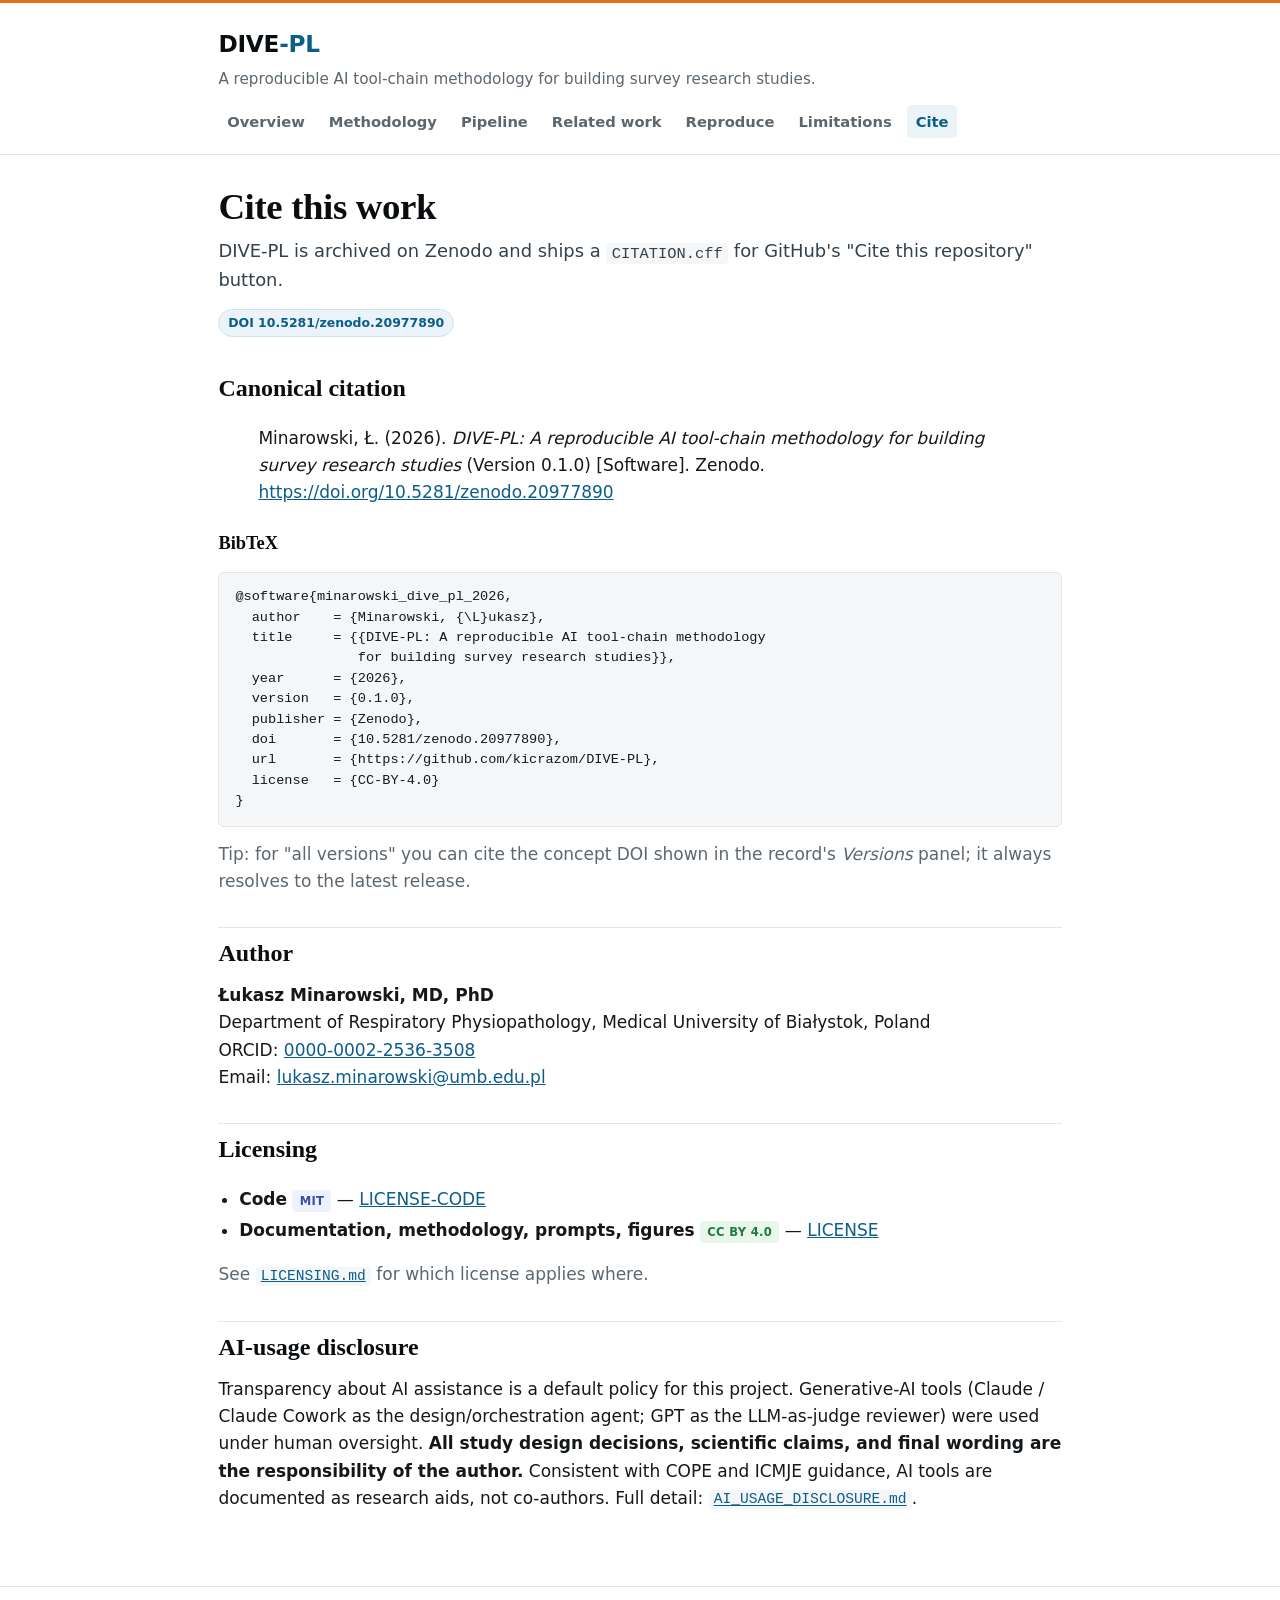
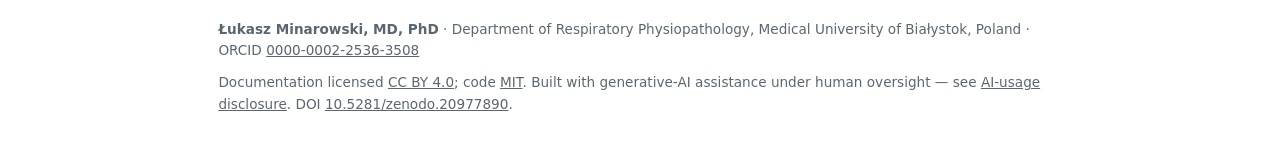
==== docs/cite.html @ 14e22fc5 "Add navimed-style GitHub Pages site + wire Zenodo DOI" ====
<!DOCTYPE html>
<html lang="en">
<head>
<meta charset="utf-8">
<meta name="viewport" content="width=device-width, initial-scale=1">
<title>Cite · DIVE-PL</title>
<meta name="description" content="How to cite DIVE-PL: Zenodo DOI, CITATION.cff, BibTeX, dual licensing, and the generative-AI usage disclosure.">
<link rel="stylesheet" href="assets/style.css">
<link rel="icon" type="image/svg+xml" href="assets/favicon.svg">
</head>
<body>
<a class="skip-link" href="#main">Skip to content</a>
<header class="site">
  <div class="wrap">
    <a class="brand" href="index.html">DIVE<span>-PL</span></a>
    <p class="tagline">A reproducible AI tool-chain methodology for building survey research studies.</p>
    <nav class="site" aria-label="Primary">
      <a href="index.html">Overview</a>
      <a href="methodology.html">Methodology</a>
      <a href="pipeline.html">Pipeline</a>
      <a href="related-work.html">Related work</a>
      <a href="reproduce.html">Reproduce</a>
      <a href="limitations.html">Limitations</a>
      <a href="cite.html" class="active">Cite</a>
    </nav>
  </div>
</header>
<main id="main">
<div class="wrap">

  <h1>Cite this work</h1>
  <p class="lead">DIVE-PL is archived on Zenodo and ships a <code>CITATION.cff</code> for GitHub's "Cite this repository" button.</p>

  <div class="badges">
    <a class="badge" href="https://doi.org/10.5281/zenodo.20977890">DOI 10.5281/zenodo.20977890</a>
  </div>

  <h2>Canonical citation</h2>
  <blockquote>
    <p>Minarowski, Ł. (2026). <em>DIVE-PL: A reproducible AI tool-chain methodology for building survey research studies</em> (Version 0.1.0) [Software]. Zenodo. <a href="https://doi.org/10.5281/zenodo.20977890">https://doi.org/10.5281/zenodo.20977890</a></p>
  </blockquote>

  <h3>BibTeX</h3>
  <pre><code>@software{minarowski_dive_pl_2026,
  author    = {Minarowski, {\L}ukasz},
  title     = {{DIVE-PL: A reproducible AI tool-chain methodology
               for building survey research studies}},
  year      = {2026},
  version   = {0.1.0},
  publisher = {Zenodo},
  doi       = {10.5281/zenodo.20977890},
  url       = {https://github.com/kicrazom/DIVE-PL},
  license   = {CC-BY-4.0}
}</code></pre>
  <p class="muted">Tip: for "all versions" you can cite the concept DOI shown in the record's <em>Versions</em> panel; it always resolves to the latest release.</p>

  <h2>Author</h2>
  <p><strong>Łukasz Minarowski, MD, PhD</strong><br>
  Department of Respiratory Physiopathology, Medical University of Białystok, Poland<br>
  ORCID: <a href="https://orcid.org/0000-0002-2536-3508">0000-0002-2536-3508</a><br>
  Email: <a href="mailto:lukasz.minarowski@umb.edu.pl">lukasz.minarowski@umb.edu.pl</a></p>

  <h2>Licensing</h2>
  <ul>
    <li><strong>Code</strong> <span class="pill lic-mit">MIT</span> — <a href="https://github.com/kicrazom/DIVE-PL/blob/main/LICENSE-CODE">LICENSE-CODE</a></li>
    <li><strong>Documentation, methodology, prompts, figures</strong> <span class="pill lic-cc">CC BY 4.0</span> — <a href="https://github.com/kicrazom/DIVE-PL/blob/main/LICENSE">LICENSE</a></li>
  </ul>
  <p class="muted">See <a href="https://github.com/kicrazom/DIVE-PL/blob/main/LICENSING.md"><code>LICENSING.md</code></a> for which license applies where.</p>

  <h2 id="ai">AI-usage disclosure</h2>
  <p>Transparency about AI assistance is a default policy for this project. Generative-AI tools (Claude / Claude Cowork as the design/orchestration agent; GPT as the LLM-as-judge reviewer) were used under human oversight. <strong>All study design decisions, scientific claims, and final wording are the responsibility of the author.</strong> Consistent with COPE and ICMJE guidance, AI tools are documented as research aids, not co-authors. Full detail: <a href="https://github.com/kicrazom/DIVE-PL/blob/main/AI_USAGE_DISCLOSURE.md"><code>AI_USAGE_DISCLOSURE.md</code></a>.</p>
  
</div>
</main>
<footer class="site">
  <div class="wrap">
    <p><strong>Łukasz Minarowski, MD, PhD</strong> · Department of Respiratory Physiopathology, Medical University of Białystok, Poland · ORCID <a href="https://orcid.org/0000-0002-2536-3508">0000-0002-2536-3508</a></p>
    <p class="lic">Documentation licensed <a href="https://creativecommons.org/licenses/by/4.0/">CC BY 4.0</a>; code <a href="https://github.com/kicrazom/DIVE-PL/blob/main/LICENSE-CODE">MIT</a>. Built with generative-AI assistance under human oversight — see <a href="cite.html#ai">AI-usage disclosure</a>. DOI <a href="https://doi.org/10.5281/zenodo.20977890">10.5281/zenodo.20977890</a>.</p>
  </div>
</footer>
</body>
</html>
---- docs/assets/style.css ----
:root {
  --bg: #ffffff;
  --fg: #14181a;
  --ink: #0a0d0f;
  --muted: #5b6770;
  --rule: #e2e6ea;
  --accent: #0b5d8a;
  --accent-soft: #eaf3f8;
  --accent-2: #e2711d;
  --accent-2-soft: #fcefe1;
  --accent-2-border: #f0c39a;
  --warn-bg: #fff7e6;
  --warn-border: #e0b34d;
  --code-bg: #f5f6f8;
  --max: 920px;
  --max-wide: 1240px;
  --font-display: Georgia, "Times New Roman", serif;
  --font-body: "IBM Plex Sans", ui-sans-serif, system-ui, -apple-system, "Segoe UI", sans-serif;
  --font-mono: ui-monospace, "SFMono-Regular", Menlo, Consolas, monospace;
}
* { box-sizing: border-box; }
html { -webkit-text-size-adjust: 100%; }
body { margin:0; font-family:var(--font-body); font-size:17px; line-height:1.6; color:var(--fg); background:var(--bg); }
.wrap { max-width:var(--max); margin:0 auto; padding:0 clamp(1.25rem,3vw,3rem); }
header.site { border-top:3px solid var(--accent-2); border-bottom:1px solid var(--rule); background:var(--bg); }
header.site .wrap { padding-top:1.4rem; padding-bottom:0.4rem; }
.brand { font-size:1.45rem; font-weight:700; letter-spacing:-0.01em; color:var(--ink); text-decoration:none; }
.brand span { color:var(--accent); }
.brand:hover span { color:var(--accent-2); }
.tagline { color:var(--muted); font-size:0.95rem; margin:0.25rem 0 0.9rem; }
nav.site { display:flex; flex-wrap:wrap; gap:0.15rem 0.4rem; padding-bottom:0.6rem; }
nav.site a { text-decoration:none; color:var(--muted); font-size:0.92rem; font-weight:600; padding:0.3rem 0.55rem; border-radius:5px; }
nav.site a:hover { background:var(--accent-soft); color:var(--accent); }
nav.site a.active { color:var(--accent); background:var(--accent-soft); }
main { padding:2rem 0 1rem; }
footer.site { border-top:1px solid var(--rule); margin-top:3rem; padding:1.4rem 0 2.4rem; color:var(--muted); font-size:0.85rem; }
footer.site a { color:var(--muted); }
footer.site .lic { margin-top:0.5rem; }
h1,h2,h3 { font-family:var(--font-display); font-weight:600; }
h1 { font-size:2.3rem; line-height:1.1; letter-spacing:-0.01em; margin:0 0 0.6rem; color:var(--ink); }
h2 { font-size:1.5rem; margin:2rem 0 0.6rem; padding-top:0.4rem; border-top:1px solid var(--rule); color:var(--ink); }
h2:first-of-type { border-top:none; padding-top:0; }
h3 { font-size:1.15rem; margin:1.4rem 0 0.4rem; color:var(--ink); }
p { margin:0.6rem 0; }
a { color:var(--accent); }
ul,ol { padding-left:1.3rem; }
li { margin:0.25rem 0; }
small,.muted { color:var(--muted); }
hr { border:none; border-top:1px solid var(--rule); margin:2rem 0; }
.lead { font-size:1.12rem; color:#33414b; }
code { font-family:var(--font-mono); font-size:0.86em; background:var(--code-bg); padding:0.1em 0.35em; border-radius:4px; }
pre { background:var(--code-bg); border:1px solid var(--rule); border-radius:6px; padding:0.9rem 1rem; overflow-x:auto; font-size:0.85rem; line-height:1.5; }
pre code { background:none; padding:0; font-size:inherit; }
table { border-collapse:collapse; width:100%; margin:1rem 0; font-size:0.92rem; }
th,td { text-align:left; padding:0.5rem 0.7rem; border-bottom:1px solid var(--rule); vertical-align:top; }
th { background:var(--accent-soft); font-weight:600; }
tbody tr:hover { background:#fafbfc; }
.table-scroll { overflow-x:auto; }
.callout { border-left:4px solid var(--accent); background:var(--accent-soft); padding:0.8rem 1rem; border-radius:0 6px 6px 0; margin:1.2rem 0; font-size:0.95rem; }
.callout.embargo { border-left-color:var(--warn-border); background:var(--warn-bg); }
.callout.warning { border-left-color:#c0392b; background:#fdecea; }
.callout.warning strong { color:#8a1c10; }
.callout p:first-child { margin-top:0; }
.callout p:last-child { margin-bottom:0; }
.callout strong { color:var(--fg); }
.badges { display:flex; flex-wrap:wrap; gap:0.4rem; margin:0.9rem 0 0.4rem; }
.badge { display:inline-block; font-size:0.78rem; font-weight:600; padding:0.2rem 0.55rem; border-radius:999px; background:var(--accent-soft); color:var(--accent); text-decoration:none; border:1px solid #cfe3ee; }
.badge:hover { background:#dcebf5; }
.pill { display:inline-block; font-size:0.72rem; font-weight:700; letter-spacing:0.03em; text-transform:uppercase; padding:0.1rem 0.45rem; border-radius:4px; background:#e9edf0; color:var(--muted); }
.pill.lic-mit { background:#eef2ff; color:#3a4ba8; }
.pill.lic-cc { background:#e8f6ec; color:#1f7a3d; }
.cards { display:grid; grid-template-columns:repeat(auto-fit,minmax(230px,1fr)); gap:1rem; margin:1.2rem 0; }
.card { border:1px solid var(--rule); border-radius:8px; padding:1rem 1.1rem; background:var(--bg); }
.card h3 { margin-top:0; }
.card p { font-size:0.92rem; color:var(--muted); }
.skip-link { position:absolute; left:-999px; }
.skip-link:focus { left:1rem; top:0.5rem; background:#fff; padding:0.4rem 0.7rem; z-index:10; border:1px solid var(--accent); }
.flow { display:flex; flex-direction:column; align-items:center; margin:1.2rem 0 2rem; }
.flow-step { width:min(460px,100%); text-align:center; border:1px solid #cfe3ee; border-radius:8px; padding:0.55rem 0.9rem; background:var(--accent-soft); font-size:0.9rem; font-weight:600; color:var(--ink); }
.flow-step:not(:last-child) { margin-bottom:1.6rem; position:relative; }
.flow-step:not(:last-child)::after { content:"\2193"; position:absolute; left:50%; transform:translateX(-50%); bottom:-1.35rem; color:var(--accent-2); font-size:1.1rem; font-weight:700; }
.flow-step.scoped { background:var(--bg); color:var(--muted); font-weight:500; border-style:dashed; }
@media (max-width:560px){ body{font-size:16px;} h1{font-size:1.65rem;} }
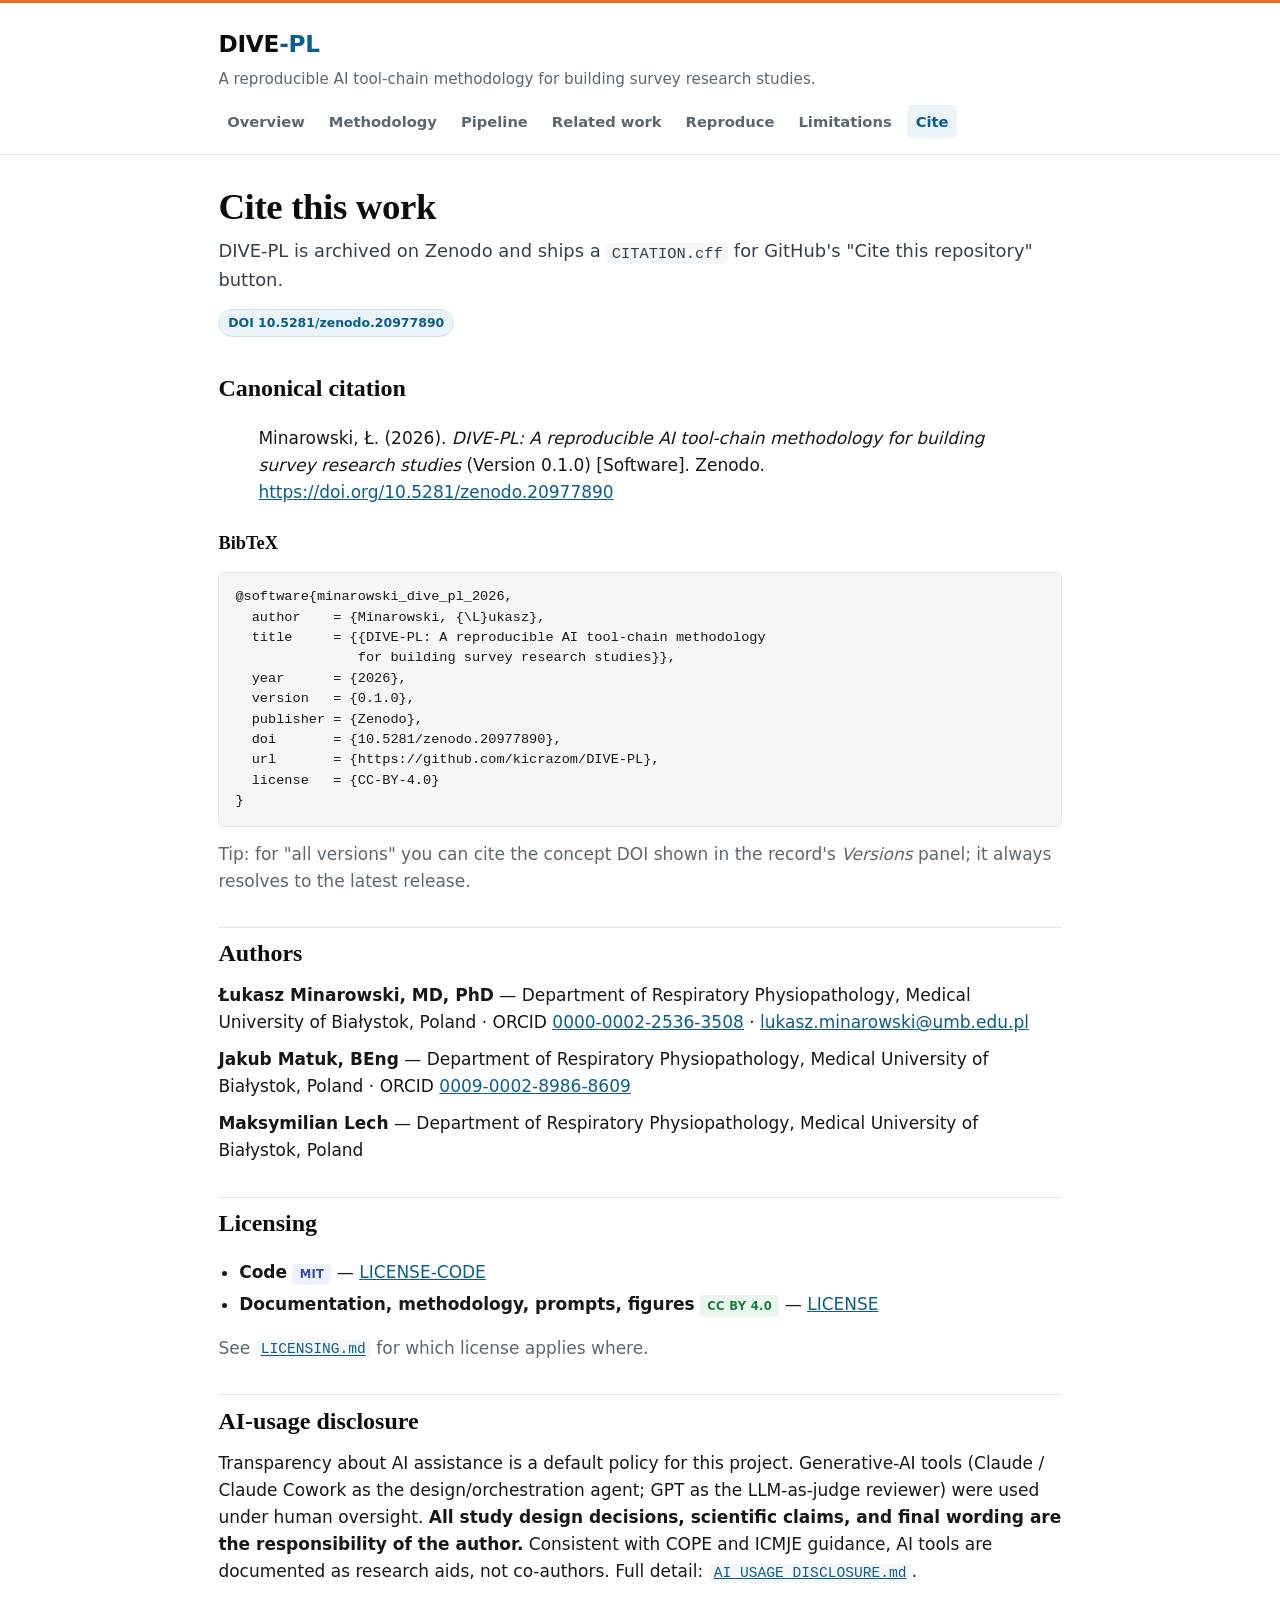
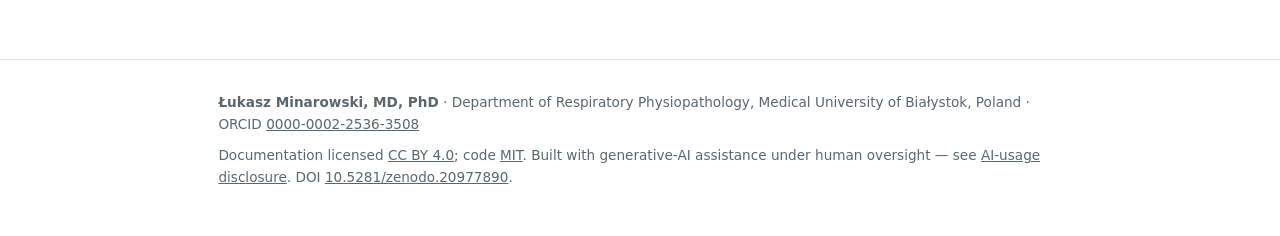
==== commit 5120f725: "Finalize authors (3) + DOI across README, CITATION, site" ====
--- a/docs/cite.html
+++ b/docs/cite.html
@@ -54,11 +54,10 @@
 }</code></pre>
   <p class="muted">Tip: for "all versions" you can cite the concept DOI shown in the record's <em>Versions</em> panel; it always resolves to the latest release.</p>
 
-  <h2>Author</h2>
-  <p><strong>Łukasz Minarowski, MD, PhD</strong><br>
-  Department of Respiratory Physiopathology, Medical University of Białystok, Poland<br>
-  ORCID: <a href="https://orcid.org/0000-0002-2536-3508">0000-0002-2536-3508</a><br>
-  Email: <a href="mailto:lukasz.minarowski@umb.edu.pl">lukasz.minarowski@umb.edu.pl</a></p>
+  <h2>Authors</h2>
+  <p><strong>Łukasz Minarowski, MD, PhD</strong> — Department of Respiratory Physiopathology, Medical University of Białystok, Poland · ORCID <a href="https://orcid.org/0000-0002-2536-3508">0000-0002-2536-3508</a> · <a href="mailto:lukasz.minarowski@umb.edu.pl">lukasz.minarowski@umb.edu.pl</a></p>
+  <p><strong>Jakub Matuk, BEng</strong> — Department of Respiratory Physiopathology, Medical University of Białystok, Poland · ORCID <a href="https://orcid.org/0009-0002-8986-8609">0009-0002-8986-8609</a></p>
+  <p><strong>Maksymilian Lech</strong> — Department of Respiratory Physiopathology, Medical University of Białystok, Poland</p>
 
   <h2>Licensing</h2>
   <ul>
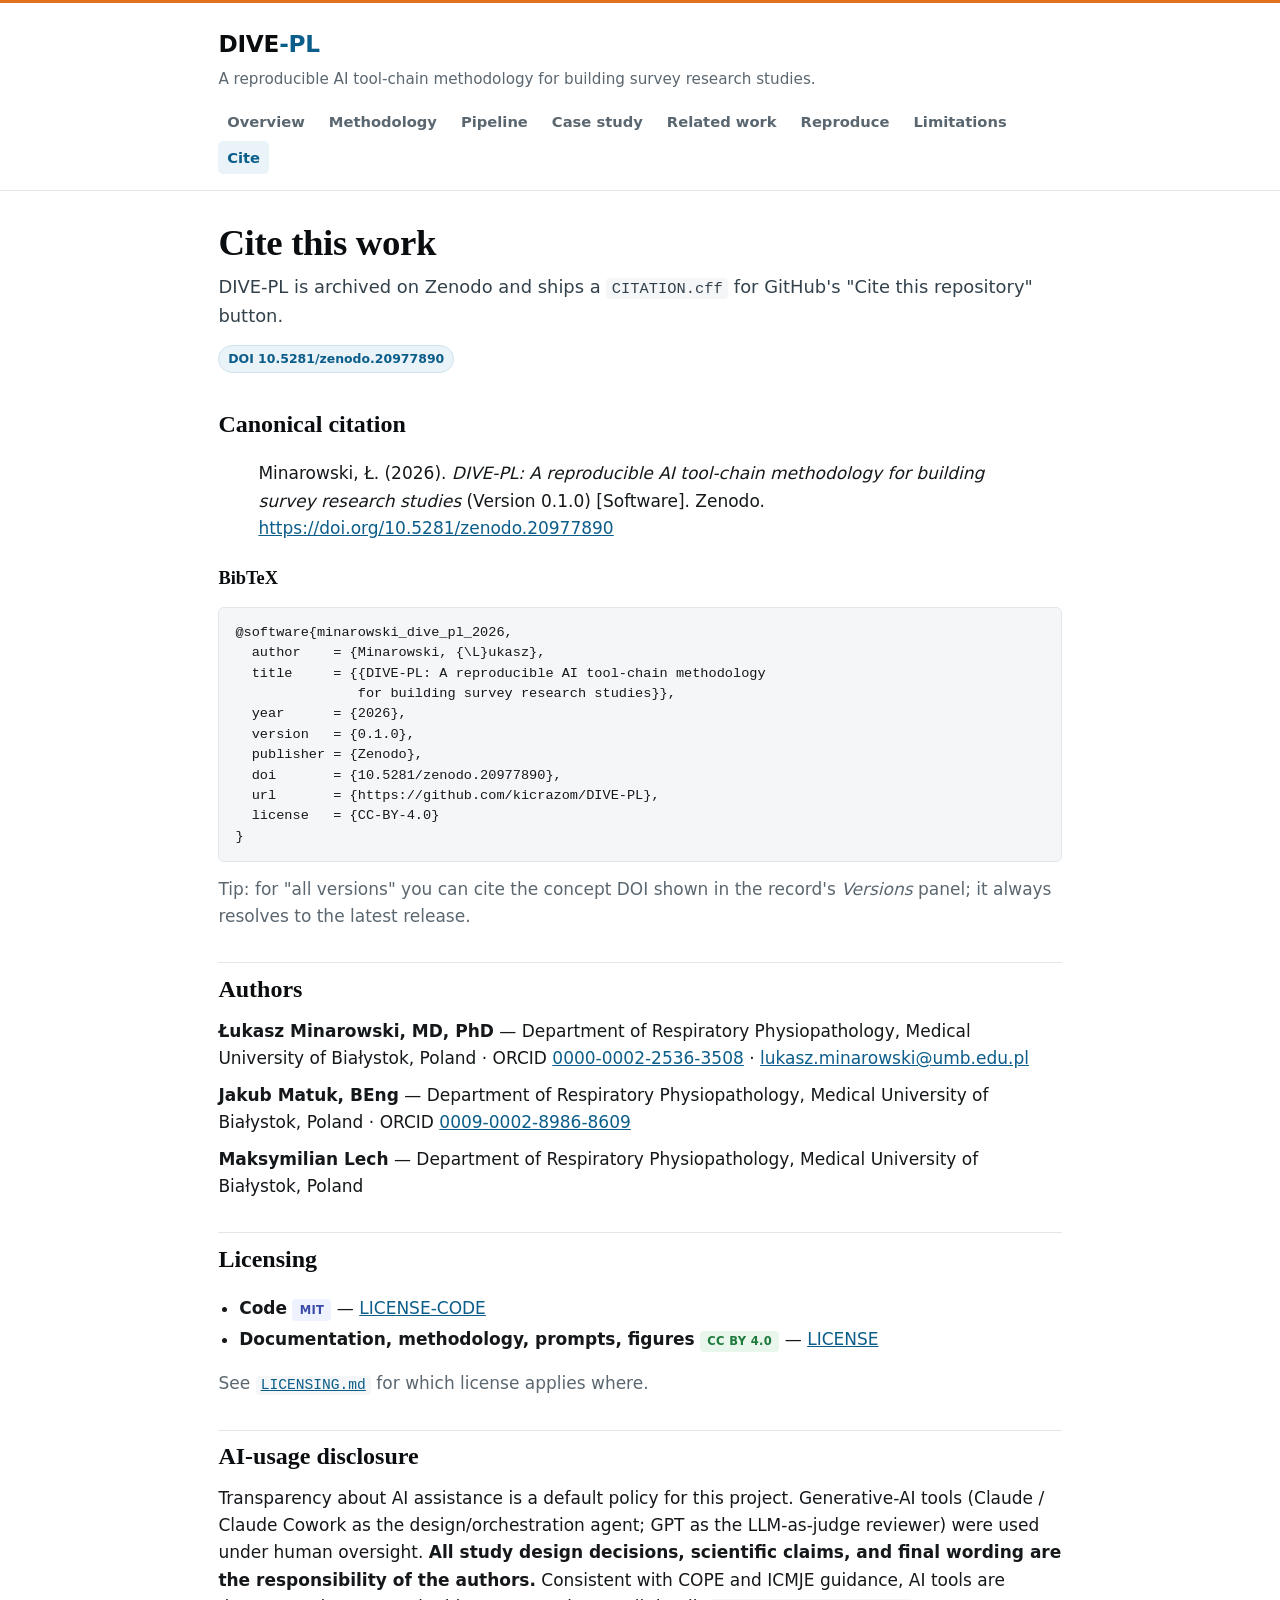
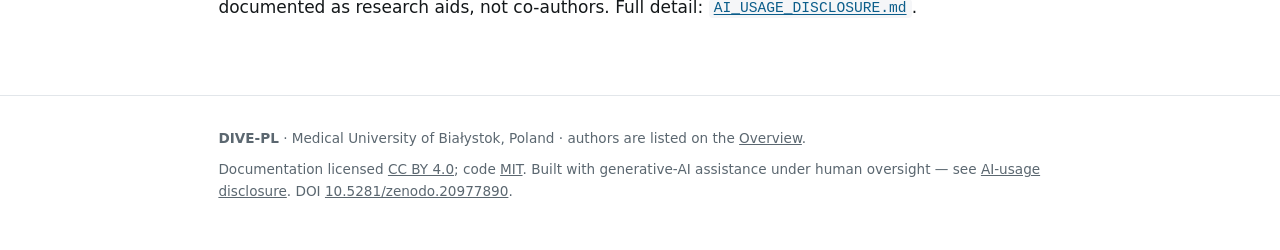
==== commit d1fc3aa8: "Authors under title; add Case study survey page (Pages + repo)" ====
--- a/docs/cite.html
+++ b/docs/cite.html
@@ -18,6 +18,7 @@
       <a href="index.html">Overview</a>
       <a href="methodology.html">Methodology</a>
       <a href="pipeline.html">Pipeline</a>
+      <a href="survey.html">Case study</a>
       <a href="related-work.html">Related work</a>
       <a href="reproduce.html">Reproduce</a>
       <a href="limitations.html">Limitations</a>
@@ -27,6 +28,7 @@
 </header>
 <main id="main">
 <div class="wrap">
+
 
   <h1>Cite this work</h1>
   <p class="lead">DIVE-PL is archived on Zenodo and ships a <code>CITATION.cff</code> for GitHub's "Cite this repository" button.</p>
@@ -67,13 +69,14 @@
   <p class="muted">See <a href="https://github.com/kicrazom/DIVE-PL/blob/main/LICENSING.md"><code>LICENSING.md</code></a> for which license applies where.</p>
 
   <h2 id="ai">AI-usage disclosure</h2>
-  <p>Transparency about AI assistance is a default policy for this project. Generative-AI tools (Claude / Claude Cowork as the design/orchestration agent; GPT as the LLM-as-judge reviewer) were used under human oversight. <strong>All study design decisions, scientific claims, and final wording are the responsibility of the author.</strong> Consistent with COPE and ICMJE guidance, AI tools are documented as research aids, not co-authors. Full detail: <a href="https://github.com/kicrazom/DIVE-PL/blob/main/AI_USAGE_DISCLOSURE.md"><code>AI_USAGE_DISCLOSURE.md</code></a>.</p>
+  <p>Transparency about AI assistance is a default policy for this project. Generative-AI tools (Claude / Claude Cowork as the design/orchestration agent; GPT as the LLM-as-judge reviewer) were used under human oversight. <strong>All study design decisions, scientific claims, and final wording are the responsibility of the authors.</strong> Consistent with COPE and ICMJE guidance, AI tools are documented as research aids, not co-authors. Full detail: <a href="https://github.com/kicrazom/DIVE-PL/blob/main/AI_USAGE_DISCLOSURE.md"><code>AI_USAGE_DISCLOSURE.md</code></a>.</p>
   
+
 </div>
 </main>
 <footer class="site">
   <div class="wrap">
-    <p><strong>Łukasz Minarowski, MD, PhD</strong> · Department of Respiratory Physiopathology, Medical University of Białystok, Poland · ORCID <a href="https://orcid.org/0000-0002-2536-3508">0000-0002-2536-3508</a></p>
+    <p><strong>DIVE-PL</strong> · Medical University of Białystok, Poland · authors are listed on the <a href="index.html">Overview</a>.</p>
     <p class="lic">Documentation licensed <a href="https://creativecommons.org/licenses/by/4.0/">CC BY 4.0</a>; code <a href="https://github.com/kicrazom/DIVE-PL/blob/main/LICENSE-CODE">MIT</a>. Built with generative-AI assistance under human oversight — see <a href="cite.html#ai">AI-usage disclosure</a>. DOI <a href="https://doi.org/10.5281/zenodo.20977890">10.5281/zenodo.20977890</a>.</p>
   </div>
 </footer>
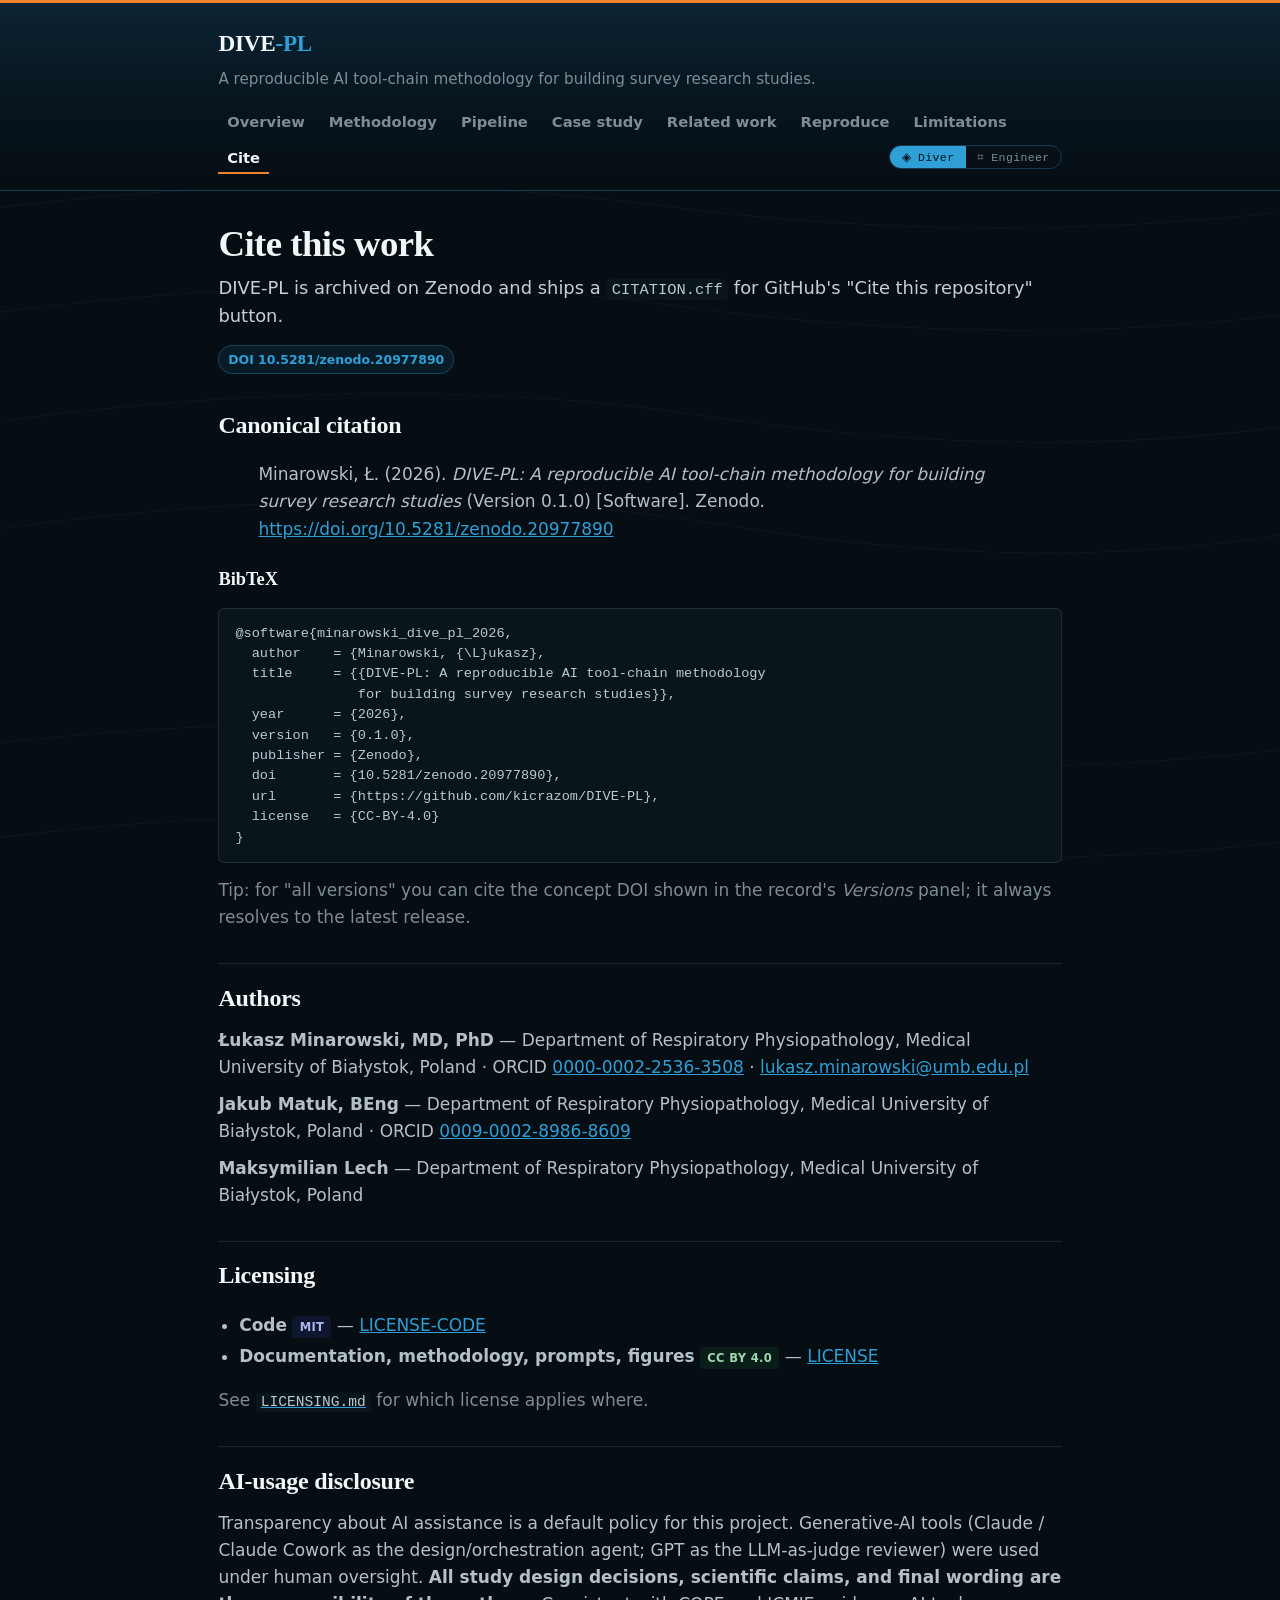
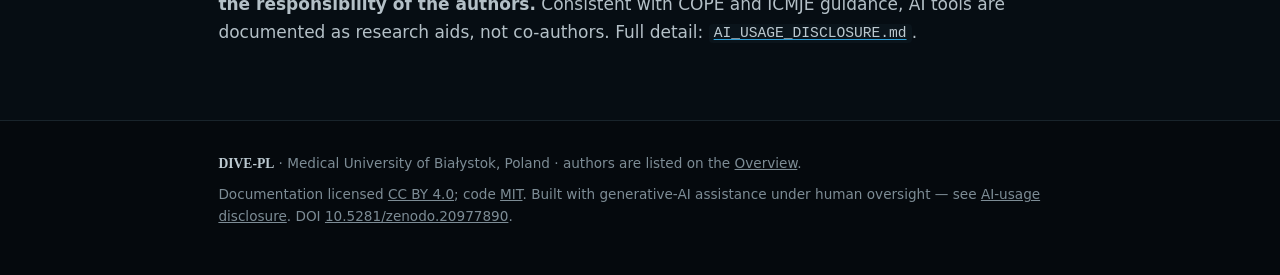
==== commit c62d5e94: "Redesign docs site: dark Diver/Engineer theme + mode toggle" ====
--- a/docs/cite.html
+++ b/docs/cite.html
@@ -1,6 +1,7 @@
 <!DOCTYPE html>
-<html lang="en">
+<html lang="en" data-mode="diver">
 <head>
+<script>try{var m=localStorage.getItem('dive-pl-mode');if(m)document.documentElement.setAttribute('data-mode',m);}catch(e){}</script>
 <meta charset="utf-8">
 <meta name="viewport" content="width=device-width, initial-scale=1">
 <title>Cite · DIVE-PL</title>
@@ -80,5 +81,6 @@
     <p class="lic">Documentation licensed <a href="https://creativecommons.org/licenses/by/4.0/">CC BY 4.0</a>; code <a href="https://github.com/kicrazom/DIVE-PL/blob/main/LICENSE-CODE">MIT</a>. Built with generative-AI assistance under human oversight — see <a href="cite.html#ai">AI-usage disclosure</a>. DOI <a href="https://doi.org/10.5281/zenodo.20977890">10.5281/zenodo.20977890</a>.</p>
   </div>
 </footer>
+<script src="assets/mode.js" defer></script>
 </body>
 </html>
--- a/docs/assets/style.css
+++ b/docs/assets/style.css
@@ -1,83 +1,166 @@
+/* DIVE-PL — dark theme (Diver / Engineer)
+   Re-tokenised from the original light style.css. All class names preserved;
+   the palette flips with [data-mode] on <html>. Diver = ocean blue + bathymetric
+   texture; Engineer = cyan + graticule grid. */
 :root {
-  --bg: #ffffff;
-  --fg: #14181a;
-  --ink: #0a0d0f;
-  --muted: #5b6770;
-  --rule: #e2e6ea;
-  --accent: #0b5d8a;
-  --accent-soft: #eaf3f8;
-  --accent-2: #e2711d;
-  --accent-2-soft: #fcefe1;
-  --accent-2-border: #f0c39a;
-  --warn-bg: #fff7e6;
-  --warn-border: #e0b34d;
-  --code-bg: #f5f6f8;
+  /* ---- Diver (default) ---- */
+  --bg: #060d13;
+  --bg-2: #05090d;
+  --fg: #b4c0c7;
+  --ink: #f1f6f8;
+  --muted: #7d8c95;
+  --rule: rgba(150,195,222,0.14);
+  --card-bg: rgba(255,255,255,0.025);
+  --row-hover: rgba(255,255,255,0.03);
+  --accent: #2f9fd6;
+  --accent-hover: #5bb6e2;
+  --accent-soft: rgba(47,159,214,0.10);
+  --accent-border: rgba(47,159,214,0.30);
+  --accent-2: #f0832e;
+  --accent-2-soft: rgba(240,131,46,0.09);
+  --accent-2-border: rgba(240,131,46,0.40);
+  --warn-bg: rgba(240,131,46,0.08);
+  --warn-border: #e0a24d;
+  --danger-bg: rgba(192,57,43,0.12);
+  --danger-border: #c0392b;
+  --danger-ink: #f0a89e;
+  --code-bg: #0a141b;
+  --lead: #c4d0d6;
+  --hero-grad: linear-gradient(180deg,#0c2435 0%,#08161f 48%,#060d13 100%);
+  --tex: 0.5;
   --max: 920px;
   --max-wide: 1240px;
   --font-display: Georgia, "Times New Roman", serif;
   --font-body: "IBM Plex Sans", ui-sans-serif, system-ui, -apple-system, "Segoe UI", sans-serif;
   --font-mono: ui-monospace, "SFMono-Regular", Menlo, Consolas, monospace;
 }
+/* ---- Engineer overrides ---- */
+html[data-mode="engineer"] {
+  --accent: #36c9e6;
+  --accent-hover: #63d6ee;
+  --accent-soft: rgba(54,201,230,0.08);
+  --accent-border: rgba(54,201,230,0.30);
+  --hero-grad: linear-gradient(180deg,#08141a 0%,#070f14 60%,#060d13 100%);
+  --tex: 0.6;
+}
+
 * { box-sizing: border-box; }
 html { -webkit-text-size-adjust: 100%; }
-body { margin:0; font-family:var(--font-body); font-size:17px; line-height:1.6; color:var(--fg); background:var(--bg); }
-.wrap { max-width:var(--max); margin:0 auto; padding:0 clamp(1.25rem,3vw,3rem); }
-header.site { border-top:3px solid var(--accent-2); border-bottom:1px solid var(--rule); background:var(--bg); }
-header.site .wrap { padding-top:1.4rem; padding-bottom:0.4rem; }
-.brand { font-size:1.45rem; font-weight:700; letter-spacing:-0.01em; color:var(--ink); text-decoration:none; }
-.brand span { color:var(--accent); }
-.brand:hover span { color:var(--accent-2); }
-.tagline { color:var(--muted); font-size:0.95rem; margin:0.25rem 0 0.9rem; }
-nav.site { display:flex; flex-wrap:wrap; gap:0.15rem 0.4rem; padding-bottom:0.6rem; }
-nav.site a { text-decoration:none; color:var(--muted); font-size:0.92rem; font-weight:600; padding:0.3rem 0.55rem; border-radius:5px; }
-nav.site a:hover { background:var(--accent-soft); color:var(--accent); }
-nav.site a.active { color:var(--accent); background:var(--accent-soft); }
-main { padding:2rem 0 1rem; }
-footer.site { border-top:1px solid var(--rule); margin-top:3rem; padding:1.4rem 0 2.4rem; color:var(--muted); font-size:0.85rem; }
-footer.site a { color:var(--muted); }
-footer.site .lic { margin-top:0.5rem; }
-h1,h2,h3 { font-family:var(--font-display); font-weight:600; }
-h1 { font-size:2.3rem; line-height:1.1; letter-spacing:-0.01em; margin:0 0 0.6rem; color:var(--ink); }
-h2 { font-size:1.5rem; margin:2rem 0 0.6rem; padding-top:0.4rem; border-top:1px solid var(--rule); color:var(--ink); }
-h2:first-of-type { border-top:none; padding-top:0; }
-h3 { font-size:1.15rem; margin:1.4rem 0 0.4rem; color:var(--ink); }
-p { margin:0.6rem 0; }
-a { color:var(--accent); }
-ul,ol { padding-left:1.3rem; }
-li { margin:0.25rem 0; }
-small,.muted { color:var(--muted); }
-hr { border:none; border-top:1px solid var(--rule); margin:2rem 0; }
-.lead { font-size:1.12rem; color:#33414b; }
-code { font-family:var(--font-mono); font-size:0.86em; background:var(--code-bg); padding:0.1em 0.35em; border-radius:4px; }
-pre { background:var(--code-bg); border:1px solid var(--rule); border-radius:6px; padding:0.9rem 1rem; overflow-x:auto; font-size:0.85rem; line-height:1.5; }
-pre code { background:none; padding:0; font-size:inherit; }
-table { border-collapse:collapse; width:100%; margin:1rem 0; font-size:0.92rem; }
-th,td { text-align:left; padding:0.5rem 0.7rem; border-bottom:1px solid var(--rule); vertical-align:top; }
-th { background:var(--accent-soft); font-weight:600; }
-tbody tr:hover { background:#fafbfc; }
-.table-scroll { overflow-x:auto; }
-.callout { border-left:4px solid var(--accent); background:var(--accent-soft); padding:0.8rem 1rem; border-radius:0 6px 6px 0; margin:1.2rem 0; font-size:0.95rem; }
-.callout.embargo { border-left-color:var(--warn-border); background:var(--warn-bg); }
-.callout.warning { border-left-color:#c0392b; background:#fdecea; }
-.callout.warning strong { color:#8a1c10; }
-.callout p:first-child { margin-top:0; }
-.callout p:last-child { margin-bottom:0; }
-.callout strong { color:var(--fg); }
-.badges { display:flex; flex-wrap:wrap; gap:0.4rem; margin:0.9rem 0 0.4rem; }
-.badge { display:inline-block; font-size:0.78rem; font-weight:600; padding:0.2rem 0.55rem; border-radius:999px; background:var(--accent-soft); color:var(--accent); text-decoration:none; border:1px solid #cfe3ee; }
-.badge:hover { background:#dcebf5; }
-.pill { display:inline-block; font-size:0.72rem; font-weight:700; letter-spacing:0.03em; text-transform:uppercase; padding:0.1rem 0.45rem; border-radius:4px; background:#e9edf0; color:var(--muted); }
-.pill.lic-mit { background:#eef2ff; color:#3a4ba8; }
-.pill.lic-cc { background:#e8f6ec; color:#1f7a3d; }
-.cards { display:grid; grid-template-columns:repeat(auto-fit,minmax(230px,1fr)); gap:1rem; margin:1.2rem 0; }
-.card { border:1px solid var(--rule); border-radius:8px; padding:1rem 1.1rem; background:var(--bg); }
-.card h3 { margin-top:0; }
-.card p { font-size:0.92rem; color:var(--muted); }
-.skip-link { position:absolute; left:-999px; }
-.skip-link:focus { left:1rem; top:0.5rem; background:#fff; padding:0.4rem 0.7rem; z-index:10; border:1px solid var(--accent); }
-.flow { display:flex; flex-direction:column; align-items:center; margin:1.2rem 0 2rem; }
-.flow-step { width:min(460px,100%); text-align:center; border:1px solid #cfe3ee; border-radius:8px; padding:0.55rem 0.9rem; background:var(--accent-soft); font-size:0.9rem; font-weight:600; color:var(--ink); }
-.flow-step:not(:last-child) { margin-bottom:1.6rem; position:relative; }
-.flow-step:not(:last-child)::after { content:"\2193"; position:absolute; left:50%; transform:translateX(-50%); bottom:-1.35rem; color:var(--accent-2); font-size:1.1rem; font-weight:700; }
-.flow-step.scoped { background:var(--bg); color:var(--muted); font-weight:500; border-style:dashed; }
-@media (max-width:560px){ body{font-size:16px;} h1{font-size:1.65rem;} }
+body {
+  margin: 0;
+  font-family: var(--font-body);
+  font-size: 17px;
+  line-height: 1.6;
+  color: var(--fg);
+  background: var(--bg);
+  position: relative;
+}
+/* ---- per-mode background texture (fixed, behind everything) ---- */
+body::before {
+  content: "";
+  position: fixed;
+  inset: 0;
+  z-index: 0;
+  pointer-events: none;
+  opacity: var(--tex);
+}
+html[data-mode="diver"] body::before {
+  background-image: url("data:image/svg+xml;utf8,<svg xmlns='http://www.w3.org/2000/svg' width='1200' height='600' preserveAspectRatio='none'><g fill='none' stroke='%232f9fd6' stroke-width='1' stroke-opacity='0.14'><path d='M-20 110 Q300 70 600 110 T1220 112'/><path d='M-20 200 Q320 156 620 196 T1220 200'/><path d='M-20 300 Q340 250 640 292 T1220 298'/><path d='M-20 404 Q360 350 660 396 T1220 404'/><path d='M-20 506 Q380 450 680 500 T1220 506'/></g></svg>");
+  background-size: 100% 70vh;
+  background-repeat: repeat-y;
+}
+html[data-mode="engineer"] body::before {
+  background-image:
+    linear-gradient(rgba(54,201,230,0.05) 1px, transparent 1px),
+    linear-gradient(90deg, rgba(54,201,230,0.05) 1px, transparent 1px);
+  background-size: 40px 40px;
+}
+.wrap { max-width: var(--max); margin: 0 auto; padding: 0 clamp(1.25rem,3vw,3rem); position: relative; z-index: 1; }
+
+/* ---- header ---- */
+header.site {
+  border-top: 3px solid var(--accent-2);
+  border-bottom: 1px solid var(--rule);
+  background: var(--hero-grad);
+  position: relative;
+  z-index: 2;
+}
+header.site .wrap { padding-top: 1.4rem; padding-bottom: 0.4rem; }
+.brand { font-size: 1.45rem; font-weight: 700; letter-spacing: -0.01em; color: var(--ink); text-decoration: none; font-family: var(--font-display); }
+.brand span { color: var(--accent); }
+.brand:hover span { color: var(--accent-2); }
+.tagline { color: var(--muted); font-size: 0.95rem; margin: 0.25rem 0 0.9rem; }
+nav.site { display: flex; flex-wrap: wrap; align-items: center; gap: 0.15rem 0.4rem; padding-bottom: 0.6rem; }
+nav.site a { text-decoration: none; color: var(--muted); font-size: 0.92rem; font-weight: 600; padding: 0.3rem 0.55rem; border-radius: 5px; transition: background .12s, color .12s; }
+nav.site a:hover { background: var(--accent-soft); color: var(--accent); }
+nav.site a.active { color: var(--ink); background: transparent; border-bottom: 2px solid var(--accent-2); border-radius: 0; padding-bottom: 0.18rem; }
+
+/* ---- Diver / Engineer toggle (injected by mode.js) ---- */
+.modes { display: inline-flex; align-items: center; border: 1px solid var(--accent-border); border-radius: 999px; overflow: hidden; margin-left: auto; }
+.modes .seg { background: transparent; color: var(--muted); cursor: pointer; border: 0; padding: 0.32rem 0.7rem; font-family: var(--font-mono); font-size: 0.72rem; letter-spacing: 0.03em; line-height: 1; transition: background .12s, color .12s; }
+.modes .seg[aria-pressed="true"] { background: var(--accent); color: #04121b; }
+
+main { padding: 2rem 0 1rem; position: relative; z-index: 1; }
+footer.site { border-top: 1px solid var(--rule); margin-top: 3rem; padding: 1.4rem 0 2.4rem; color: var(--muted); font-size: 0.85rem; background: var(--bg-2); position: relative; z-index: 2; }
+footer.site .wrap { z-index: 2; }
+footer.site a { color: var(--muted); }
+footer.site strong { color: #bcc9d0; font-family: var(--font-display); font-weight: 600; }
+footer.site .lic { margin-top: 0.5rem; }
+
+h1, h2, h3 { font-family: var(--font-display); font-weight: 600; }
+h1 { font-size: 2.3rem; line-height: 1.12; letter-spacing: -0.015em; margin: 0 0 0.6rem; color: var(--ink); }
+h2 { font-size: 1.5rem; margin: 2rem 0 0.6rem; padding-top: 0.9rem; border-top: 1px solid var(--rule); color: var(--ink); letter-spacing: -0.01em; }
+h2:first-of-type { border-top: none; padding-top: 0; }
+h3 { font-size: 1.15rem; margin: 1.4rem 0 0.4rem; color: var(--ink); }
+p { margin: 0.6rem 0; }
+a { color: var(--accent); }
+a:hover { color: var(--accent-hover); }
+ul, ol { padding-left: 1.3rem; }
+li { margin: 0.25rem 0; }
+small, .muted { color: var(--muted); }
+hr { border: none; border-top: 1px solid var(--rule); margin: 2rem 0; }
+.lead { font-size: 1.12rem; color: var(--lead); }
+code { font-family: var(--font-mono); font-size: 0.86em; background: var(--code-bg); padding: 0.1em 0.35em; border-radius: 4px; color: #bcc9d0; }
+pre { background: var(--code-bg); border: 1px solid var(--rule); border-radius: 6px; padding: 0.9rem 1rem; overflow-x: auto; font-size: 0.85rem; line-height: 1.5; color: #bcc9d0; }
+pre code { background: none; padding: 0; font-size: inherit; }
+
+table { border-collapse: collapse; width: 100%; margin: 1rem 0; font-size: 0.92rem; }
+th, td { text-align: left; padding: 0.5rem 0.7rem; border-bottom: 1px solid var(--rule); vertical-align: top; }
+th { background: var(--accent-soft); font-weight: 600; color: #cdd9df; }
+td { color: var(--fg); }
+tbody tr:hover { background: var(--row-hover); }
+.table-scroll { overflow-x: auto; }
+
+.callout { border-left: 4px solid var(--accent); background: var(--accent-soft); padding: 0.8rem 1rem; border-radius: 0 6px 6px 0; margin: 1.2rem 0; font-size: 0.95rem; color: var(--fg); }
+.callout.embargo { border-left-color: var(--warn-border); background: var(--warn-bg); }
+.callout.warning { border-left-color: var(--accent-2); background: var(--accent-2-soft); }
+.callout.warning strong { color: #f6b07a; }
+.callout p:first-child { margin-top: 0; }
+.callout p:last-child { margin-bottom: 0; }
+.callout strong { color: var(--ink); }
+
+.badges { display: flex; flex-wrap: wrap; gap: 0.4rem; margin: 0.9rem 0 0.4rem; }
+.badge { display: inline-block; font-size: 0.78rem; font-weight: 600; padding: 0.2rem 0.55rem; border-radius: 999px; background: var(--accent-soft); color: var(--accent); text-decoration: none; border: 1px solid var(--accent-border); }
+.badge:hover { background: var(--accent-border); color: var(--ink); }
+.pill { display: inline-block; font-size: 0.72rem; font-weight: 700; letter-spacing: 0.03em; text-transform: uppercase; padding: 0.1rem 0.45rem; border-radius: 4px; background: rgba(150,195,222,0.12); color: var(--muted); }
+.pill.lic-mit { background: rgba(58,75,168,0.18); color: #aeb8ee; }
+.pill.lic-cc { background: rgba(31,122,61,0.16); color: #9fd6ad; }
+
+.cards { display: grid; grid-template-columns: repeat(auto-fit, minmax(230px,1fr)); gap: 1rem; margin: 1.2rem 0; }
+.card { border: 1px solid var(--rule); border-radius: 8px; padding: 1rem 1.1rem; background: var(--card-bg); }
+.card h3 { margin-top: 0; }
+.card p { font-size: 0.92rem; color: var(--muted); }
+
+.skip-link { position: absolute; left: -999px; }
+.skip-link:focus { left: 1rem; top: 0.5rem; background: var(--bg); color: var(--ink); padding: 0.4rem 0.7rem; z-index: 10; border: 1px solid var(--accent); }
+
+.flow { display: flex; flex-direction: column; align-items: center; margin: 1.2rem 0 2rem; }
+.flow-step { width: min(460px,100%); text-align: center; border: 1px solid var(--accent-border); border-radius: 8px; padding: 0.55rem 0.9rem; background: var(--accent-soft); font-size: 0.9rem; font-weight: 600; color: var(--ink); }
+.flow-step:not(:last-child) { margin-bottom: 1.6rem; position: relative; }
+.flow-step:not(:last-child)::after { content: "\2193"; position: absolute; left: 50%; transform: translateX(-50%); bottom: -1.35rem; color: var(--accent-2); font-size: 1.1rem; font-weight: 700; }
+.flow-step.scoped { background: var(--card-bg); color: var(--muted); font-weight: 500; border-style: dashed; }
+
+/* Light figures (e.g. architecture diagram) sit on their own panel so they stay legible on dark */
+main img { max-width: 100%; height: auto; background: #f7f9fb; border: 1px solid var(--rule); border-radius: 8px; padding: 6px; }
+
+@media (max-width: 560px) { body { font-size: 16px; } h1 { font-size: 1.65rem; } .modes { margin-left: 0; } }
